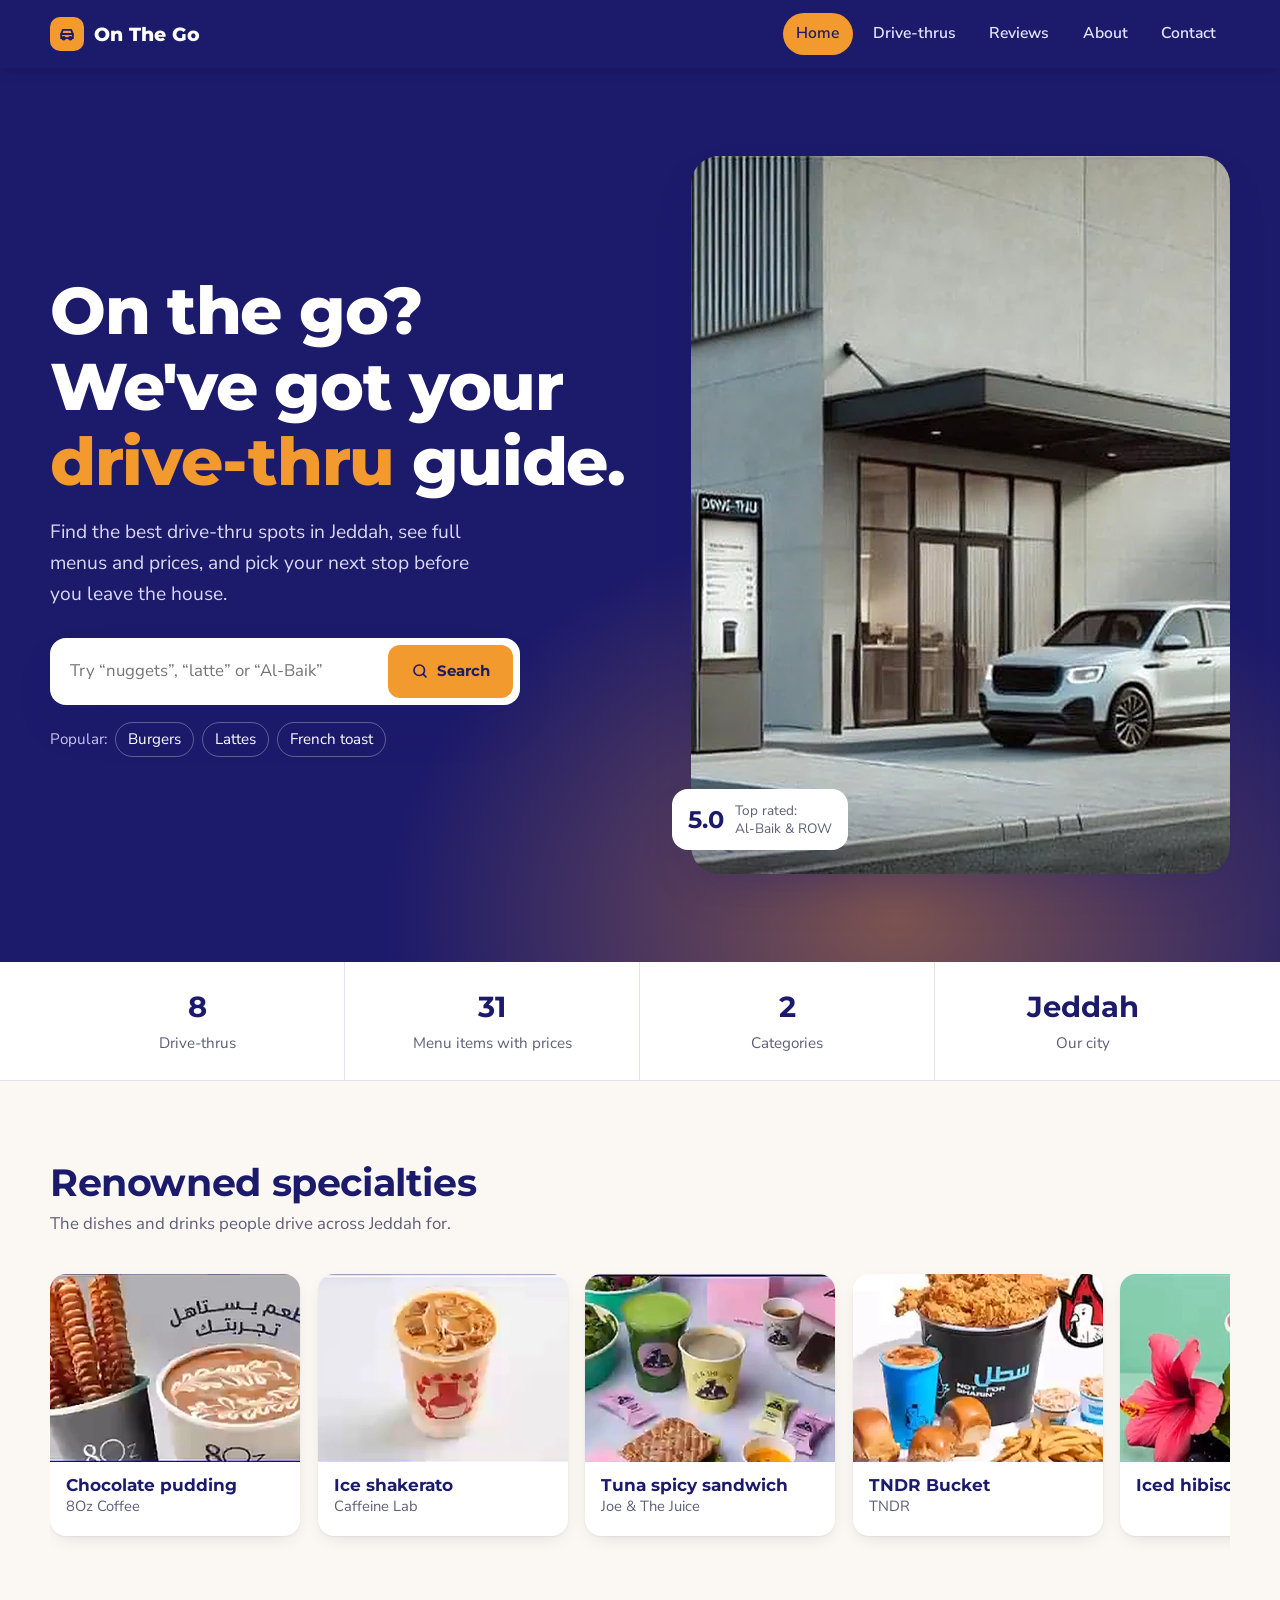
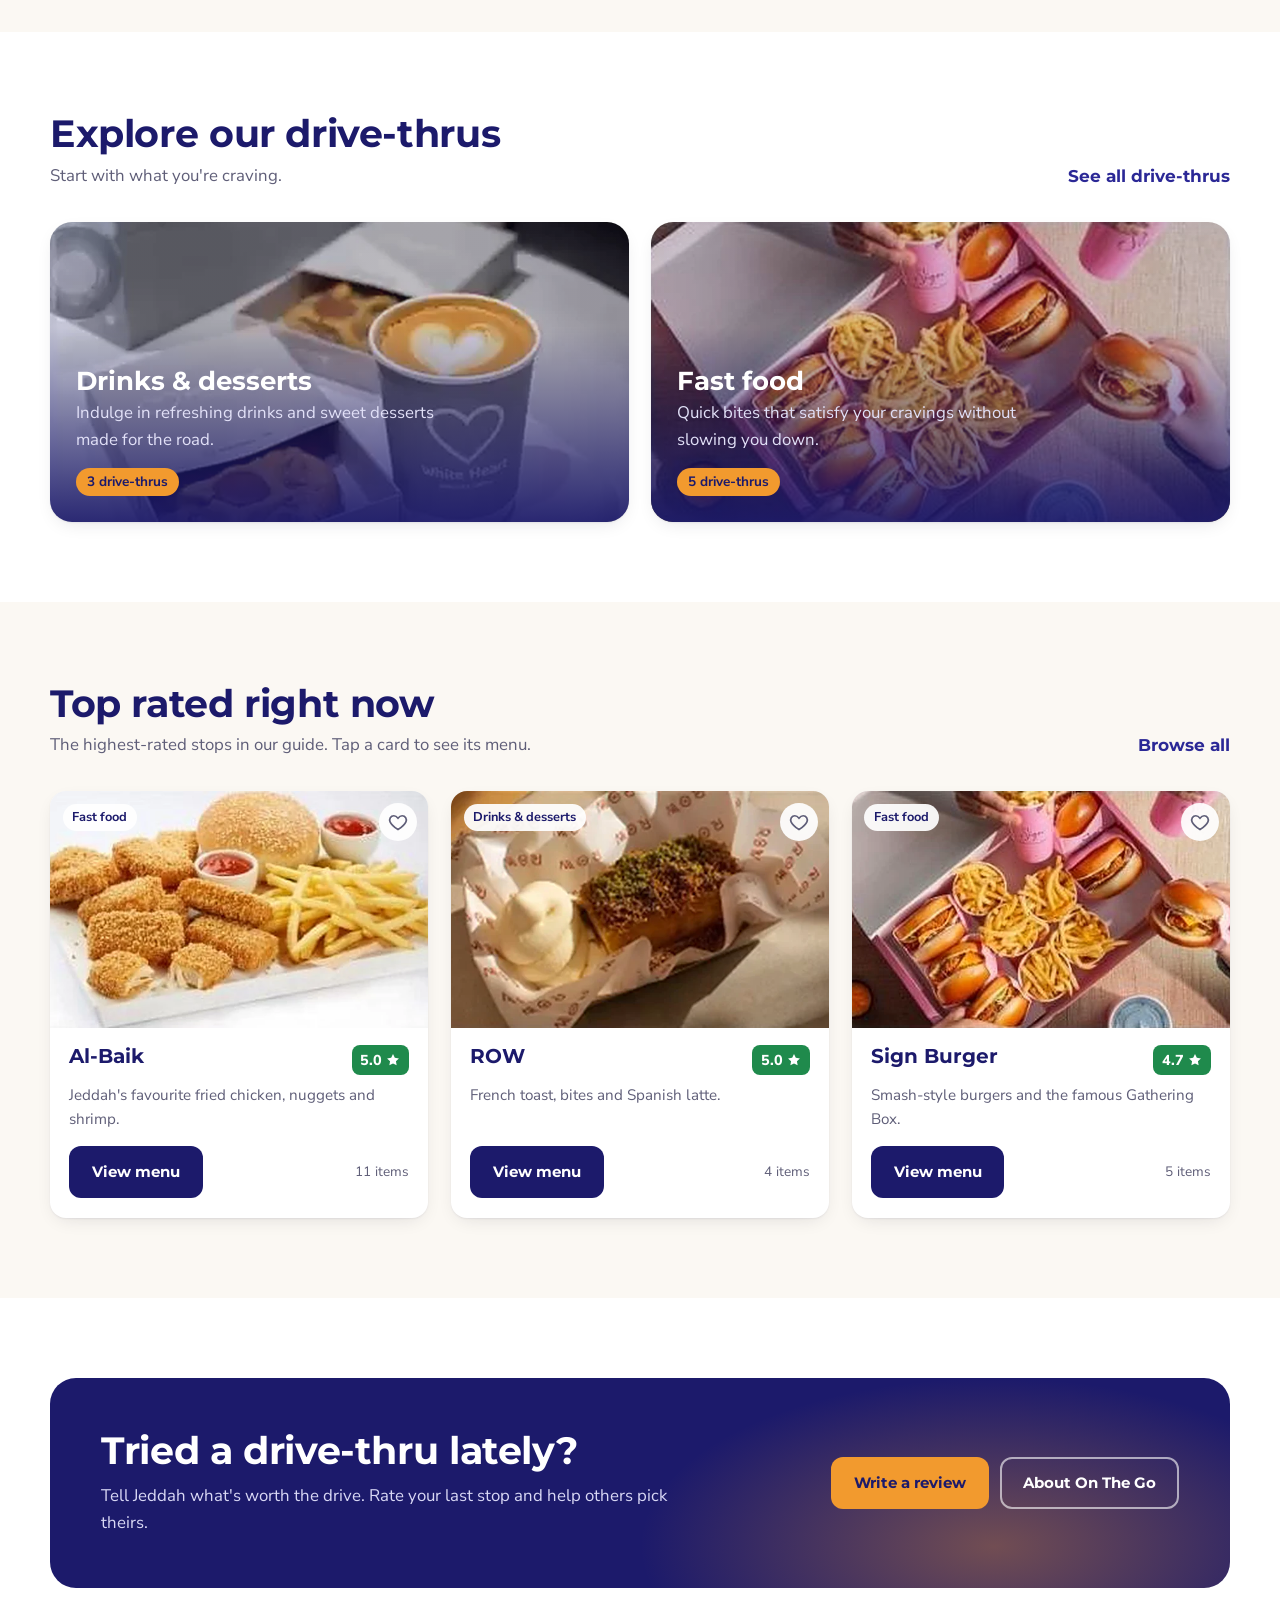
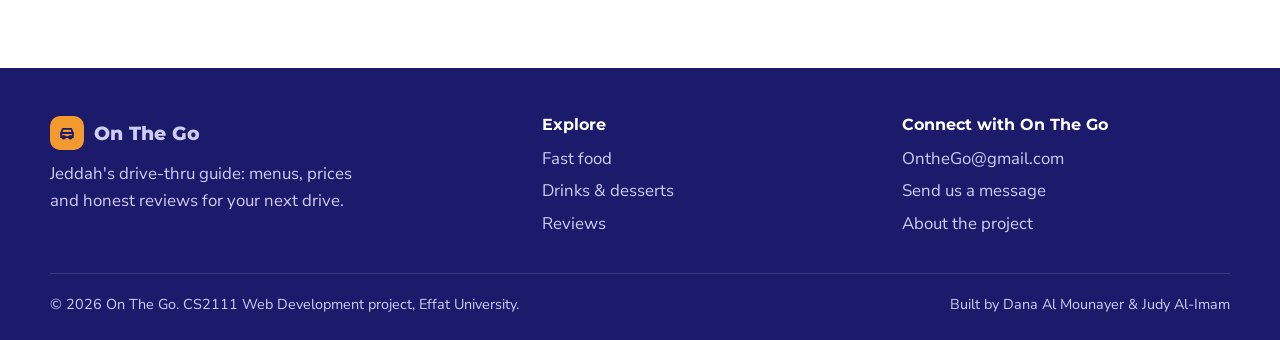
==== index.html @ eee575f1 "Rebuild On The Go: Jeddah drive-thru guide (CS2111) Recreated from screenshots and recordings of the" ====
<!doctype html>
<html lang="en">
  <head>
    <meta charset="UTF-8" />
    <meta name="viewport" content="width=device-width, initial-scale=1.0" />
    <title>On The Go · Jeddah drive-thru guide</title>
    <meta name="description" content="Find the best drive-thrus in Jeddah with menus, prices and reviews." />
    <meta name="theme-color" content="#1c1a6b" />
    <link rel="icon" href="data:image/svg+xml,%3Csvg xmlns='http://www.w3.org/2000/svg' viewBox='0 0 32 32'%3E%3Crect width='32' height='32' rx='8' fill='%23f29a2e'/%3E%3Cpath d='M8 22h16v-6l-2.5-6h-11L8 16z' fill='none' stroke='%231c1a6b' stroke-width='2.4' stroke-linejoin='round'/%3E%3C/svg%3E" />
    <link rel="preconnect" href="https://fonts.googleapis.com" />
    <link rel="preconnect" href="https://fonts.gstatic.com" crossorigin />
    <link href="https://fonts.googleapis.com/css2?family=Montserrat:wght@500;600;700;800&family=Nunito+Sans:wght@400;600;700;800&display=swap" rel="stylesheet" />
    <link rel="stylesheet" href="css/style.css?v=20261031" />
  </head>
  <body data-page="home">
    <a class="skip" href="#main">Skip to content</a>
    <header class="site-header">
      <div class="wrap header-row">
        <a class="brand" href="index.html"><span class="brand-mark"><svg viewBox="0 0 24 24" fill="none" stroke="currentColor" stroke-width="2.2" stroke-linecap="round" stroke-linejoin="round" aria-hidden="true"><path d="M5 17h14v-5l-2-5H7l-2 5z"/><path d="M5 12h14"/><circle cx="8" cy="17" r="1.6"/><circle cx="16" cy="17" r="1.6"/></svg></span>On The Go</a>
        <button class="menu-toggle" type="button" aria-expanded="false" aria-controls="nav">Menu</button>
        <nav class="nav" id="nav" aria-label="Main"><ul><li><a href="index.html" data-page="home">Home</a></li><li><a href="drive-thrus.html" data-page="drive-thrus">Drive-thrus</a></li><li><a href="reviews.html" data-page="reviews">Reviews</a></li><li><a href="about.html" data-page="about">About</a></li><li><a href="contact.html" data-page="contact">Contact</a></li></ul></nav>
      </div>
    </header>
    <main id="main">
      <section class="hero">
        <div class="wrap hero-grid">
          <div>
            <h1>On the go? We've got your <em>drive-thru</em> guide.</h1>
            <p class="hero-lede">Find the best drive-thru spots in Jeddah, see full menus and prices, and pick your next stop before you leave the house.</p>
            <form class="hero-search" id="hero-search" role="search">
              <label class="visually-hidden" for="hero-q">Search drive-thrus or dishes</label>
              <input id="hero-q" type="search" placeholder="Try “nuggets”, “latte” or “Al-Baik”" />
              <button class="btn btn-sunset" type="submit"><svg viewBox="0 0 24 24" width="18" height="18" fill="none" stroke="currentColor" stroke-width="2.2" stroke-linecap="round" aria-hidden="true"><circle cx="11" cy="11" r="7"/><path d="m20 20-3.5-3.5"/></svg> Search</button>
            </form>
            <p class="hero-quick">Popular:
              <a href="drive-thrus.html?q=burger">Burgers</a>
              <a href="drive-thrus.html?q=latte">Lattes</a>
              <a href="drive-thrus.html?q=french%20toast">French toast</a>
            </p>
          </div>
          <div class="hero-photo">
            <img src="images/drive-thru.webp" alt="A car pulling into a modern drive-thru lane" width="720" height="718" />
            <div class="hero-badge"><strong>5.0</strong><span>Top rated:<br />Al-Baik &amp; ROW</span></div>
          </div>
        </div>
      </section>

      <section class="stats" aria-label="On The Go in numbers">
        <div class="wrap stats-row">
          <div class="stat"><strong id="stat-places">8</strong><span>Drive-thrus</span></div>
          <div class="stat"><strong id="stat-items">31</strong><span>Menu items with prices</span></div>
          <div class="stat"><strong>2</strong><span>Categories</span></div>
          <div class="stat"><strong>Jeddah</strong><span>Our city</span></div>
        </div>
      </section>

      <section class="section">
        <div class="wrap">
          <div class="section-head">
            <div><h2>Renowned specialties</h2><p>The dishes and drinks people drive across Jeddah for.</p></div>
          </div>
          <div class="scroller" id="specialties"></div>
        </div>
      </section>

      <section class="section section-alt">
        <div class="wrap">
          <div class="section-head">
            <div><h2>Explore our drive-thrus</h2><p>Start with what you're craving.</p></div>
            <a class="link-more" href="drive-thrus.html">See all drive-thrus</a>
          </div>
          <div class="cats">
            <a class="cat" href="drive-thrus.html?category=drinks-desserts">
              <img src="images/drinks-desserts.webp" alt="" loading="lazy" />
              <div class="cat-body"><h3>Drinks &amp; desserts</h3><p>Indulge in refreshing drinks and sweet desserts made for the road.</p><span class="cat-count" data-count="drinks-desserts"></span></div>
            </a>
            <a class="cat" href="drive-thrus.html?category=fast-food">
              <img src="images/restaurants/sign-burger.webp" alt="" loading="lazy" />
              <div class="cat-body"><h3>Fast food</h3><p>Quick bites that satisfy your cravings without slowing you down.</p><span class="cat-count" data-count="fast-food"></span></div>
            </a>
          </div>
        </div>
      </section>

      <section class="section">
        <div class="wrap">
          <div class="section-head">
            <div><h2>Top rated right now</h2><p>The highest-rated stops in our guide. Tap a card to see its menu.</p></div>
            <a class="link-more" href="drive-thrus.html">Browse all</a>
          </div>
          <div class="grid grid-3" id="top-rated"></div>
        </div>
      </section>

      <section class="section section-alt">
        <div class="wrap">
          <div class="cta-band">
            <div>
              <h2>Tried a drive-thru lately?</h2>
              <p>Tell Jeddah what's worth the drive. Rate your last stop and help others pick theirs.</p>
            </div>
            <div class="cta-actions">
              <a class="btn btn-sunset" href="reviews.html#write">Write a review</a>
              <a class="btn btn-ghost-light btn" href="about.html">About On The Go</a>
            </div>
          </div>
        </div>
      </section>
    </main>
    <footer class="site-footer">
      <div class="wrap">
        <div class="footer-grid">
          <div class="footer-brand">
            <a class="brand" href="index.html"><span class="brand-mark"><svg viewBox="0 0 24 24" fill="none" stroke="currentColor" stroke-width="2.2" stroke-linecap="round" stroke-linejoin="round" aria-hidden="true"><path d="M5 17h14v-5l-2-5H7l-2 5z"/><path d="M5 12h14"/><circle cx="8" cy="17" r="1.6"/><circle cx="16" cy="17" r="1.6"/></svg></span>On The Go</a>
            <p>Jeddah's drive-thru guide: menus, prices and honest reviews for your next drive.</p>
          </div>
          <div>
            <h4>Explore</h4>
            <ul>
              <li><a href="drive-thrus.html?category=fast-food">Fast food</a></li>
              <li><a href="drive-thrus.html?category=drinks-desserts">Drinks &amp; desserts</a></li>
              <li><a href="reviews.html">Reviews</a></li>
            </ul>
          </div>
          <div>
            <h4>Connect with On The Go</h4>
            <ul>
              <li><a href="mailto:OntheGo@gmail.com">OntheGo@gmail.com</a></li>
              <li><a href="contact.html">Send us a message</a></li>
              <li><a href="about.html">About the project</a></li>
            </ul>
          </div>
        </div>
        <div class="footer-bottom">
          <span>© <span id="year">2026</span> On The Go. CS2111 Web Development project, Effat University.</span>
          <span>Built by Dana Al Mounayer &amp; Judy Al-Imam</span>
        </div>
      </div>
    </footer>
    <dialog class="menu-dialog" id="menu-dialog" aria-label="Menu">
      <div class="menu-head"><img alt="" /><button type="button" class="close">Close</button></div>
      <div class="menu-body"></div>
    </dialog>
    <script src="js/data.js?v=20261031"></script>
    <script src="js/app.js?v=20261031"></script>
  </body>
</html>
---- css/style.css ----
/* =========================================================
   On The Go · Jeddah drive-thru guide
   Original 2024 identity (indigo + Montserrat), with a warm
   sunset accent taken from the drive-thru photography.
   ========================================================= */
:root {
  --indigo: #1c1a6b;
  --indigo-2: #2b2896;
  --indigo-soft: #ecebfa;
  --sunset: #f29a2e;
  --sunset-deep: #d9741a;
  --cream: #fbf8f3;
  --paper: #ffffff;
  --ink: #17162e;
  --muted: #5f5e78;
  --line: #e4e2ee;
  --green: #1f8a4c;
  --amber: #e2a400;
  --red: #d93b3b;

  --display: "Montserrat", "Segoe UI", system-ui, sans-serif;
  --body: "Nunito Sans", "Segoe UI", system-ui, sans-serif;

  --radius: 16px;
  --shadow: 0 1px 2px rgba(23, 22, 46, .06), 0 6px 20px -8px rgba(23, 22, 46, .16);
  --shadow-lg: 0 22px 50px -20px rgba(28, 26, 107, .35);
  --wrap: 1180px;
}

*, *::before, *::after { box-sizing: border-box; }
* { margin: 0; }
html { scroll-behavior: smooth; }
@media (prefers-reduced-motion: reduce) { html { scroll-behavior: auto; } *, *::before, *::after { transition: none !important; animation: none !important; } }
body { font-family: var(--body); font-size: 1.05rem; line-height: 1.6; color: var(--ink); background: var(--cream); -webkit-font-smoothing: antialiased; }
img { max-width: 100%; display: block; }
a { color: var(--indigo-2); }
:focus-visible { outline: 3px solid var(--sunset); outline-offset: 3px; border-radius: 6px; }
h1, h2, h3, h4 { font-family: var(--display); line-height: 1.15; color: var(--indigo); }
h2 { font-size: clamp(1.7rem, 3.2vw, 2.4rem); font-weight: 700; letter-spacing: -0.01em; }
h3 { font-size: 1.2rem; font-weight: 700; }
.wrap { width: min(100% - 2.5rem, var(--wrap)); margin-inline: auto; }
.visually-hidden { position: absolute; width: 1px; height: 1px; overflow: hidden; clip: rect(0 0 0 0); white-space: nowrap; }
.skip { position: absolute; left: 1rem; top: -100px; background: var(--indigo); color: #fff; padding: .6rem 1rem; border-radius: 8px; z-index: 100; }
.skip:focus { top: 1rem; }

/* ---------- Header ---------- */
.site-header { position: sticky; top: 0; z-index: 50; background: var(--indigo); color: #fff; box-shadow: 0 2px 14px rgba(0,0,0,.12); }
.header-row { display: flex; align-items: center; justify-content: space-between; height: 68px; }
.brand { display: flex; align-items: center; gap: .6rem; color: #fff; text-decoration: none; font-family: var(--display); font-weight: 800; font-size: 1.2rem; }
.brand-mark { width: 34px; height: 34px; border-radius: 10px; background: var(--sunset); display: grid; place-items: center; }
.brand-mark svg { width: 20px; height: 20px; color: var(--indigo); }
.nav ul { list-style: none; padding: 0; display: flex; gap: .4rem; }
.nav a { display: block; color: #e6e5ff; text-decoration: none; font-weight: 600; font-size: .98rem; padding: .5rem .85rem; border-radius: 999px; }
.nav a:hover { color: #fff; background: rgba(255,255,255,.1); }
.nav a[aria-current="page"] { color: var(--indigo); background: var(--sunset); }
.menu-toggle { display: none; font: inherit; font-weight: 700; color: #fff; background: rgba(255,255,255,.1); border: 1px solid rgba(255,255,255,.25); border-radius: 10px; padding: .4rem .9rem; cursor: pointer; }

/* ---------- Buttons ---------- */
.btn {
  display: inline-flex; align-items: center; justify-content: center; gap: .5rem;
  font: inherit; font-family: var(--display); font-weight: 700; font-size: .95rem; text-decoration: none; cursor: pointer;
  padding: .75rem 1.3rem; border-radius: 12px; border: 2px solid transparent; transition: transform .15s, background-color .15s, color .15s;
}
.btn:hover { transform: translateY(-1px); }
.btn-primary { background: var(--indigo); color: #fff; }
.btn-primary:hover { background: var(--indigo-2); color: #fff; }
.btn-sunset { background: var(--sunset); color: var(--indigo); }
.btn-sunset:hover { background: #ffb04d; color: var(--indigo); }
.btn-ghost { border-color: currentColor; color: var(--indigo); background: transparent; }
.btn-ghost-light { border-color: rgba(255,255,255,.6); color: #fff; }
.btn-ghost-light:hover { background: rgba(255,255,255,.12); color: #fff; }

/* ---------- Hero (home) ---------- */
.hero { position: relative; overflow: hidden; background: var(--indigo); color: #fff; }
.hero::after {
  content: ""; position: absolute; inset: auto -10% -40% 30%; height: 90%;
  background: radial-gradient(closest-side, rgba(242,154,46,.45), transparent); pointer-events: none;
}
.hero-grid { position: relative; z-index: 1; display: grid; grid-template-columns: 1.1fr 1fr; gap: 3rem; align-items: center; padding: clamp(3rem, 7vw, 5.5rem) 0; }
.hero h1 { color: #fff; font-size: clamp(2.4rem, 5.6vw, 4.1rem); font-weight: 800; letter-spacing: -0.02em; margin-bottom: 1.1rem; }
.hero h1 em { font-style: normal; color: var(--sunset); }
.hero-lede { font-size: 1.2rem; color: #d9d8f5; max-width: 36ch; margin-bottom: 1.8rem; }
.hero-search { display: flex; gap: .5rem; background: #fff; padding: .45rem; border-radius: 16px; max-width: 470px; box-shadow: var(--shadow-lg); }
.hero-search input { flex: 1; min-width: 0; font: inherit; border: 0; padding: .6rem .8rem; color: var(--ink); background: transparent; }
.hero-search input:focus { outline: none; }
.hero-search:focus-within { outline: 3px solid var(--sunset); }
.hero-quick { margin-top: 1.1rem; display: flex; flex-wrap: wrap; gap: .5rem; align-items: center; color: #c9c7ef; font-size: .95rem; }
.hero-quick a { color: #fff; text-decoration: none; padding: .25rem .75rem; border: 1px solid rgba(255,255,255,.3); border-radius: 999px; }
.hero-quick a:hover { background: rgba(255,255,255,.1); }
.hero-photo { position: relative; }
.hero-photo img { width: 100%; aspect-ratio: 1; object-fit: cover; border-radius: 28px; box-shadow: var(--shadow-lg); }
.hero-badge {
  position: absolute; left: -1.2rem; bottom: 1.5rem; background: #fff; color: var(--ink); border-radius: 16px; padding: .8rem 1rem;
  box-shadow: var(--shadow-lg); display: flex; align-items: center; gap: .7rem;
}
.hero-badge strong { font-family: var(--display); font-size: 1.5rem; color: var(--indigo); line-height: 1; }
.hero-badge span { font-size: .85rem; color: var(--muted); line-height: 1.3; }

.stats { background: var(--paper); border-bottom: 1px solid var(--line); }
.stats-row { display: grid; grid-template-columns: repeat(4, 1fr); }
.stat { padding: 1.4rem 1rem; text-align: center; border-right: 1px solid var(--line); }
.stat:last-child { border-right: 0; }
.stat strong { display: block; font-family: var(--display); font-size: 1.8rem; color: var(--indigo); }
.stat span { color: var(--muted); font-size: .95rem; }

/* ---------- Page header (inner pages) ---------- */
.page-hero { background: var(--indigo); color: #fff; padding: clamp(2.5rem, 6vw, 4rem) 0; position: relative; overflow: hidden; }
.page-hero::after { content: ""; position: absolute; right: -8%; top: -60%; width: 50%; height: 220%; background: radial-gradient(closest-side, rgba(242,154,46,.35), transparent); }
.page-hero .wrap { position: relative; z-index: 1; }
.page-hero h1 { color: #fff; font-size: clamp(2rem, 4.5vw, 3rem); font-weight: 800; margin-bottom: .5rem; }
.page-hero p { color: #d9d8f5; font-size: 1.15rem; max-width: 55ch; }

/* ---------- Sections ---------- */
.section { padding: clamp(3rem, 7vw, 5rem) 0; }
.section-alt { background: var(--paper); }
.section-head { display: flex; align-items: end; justify-content: space-between; gap: 1rem; margin-bottom: 2rem; flex-wrap: wrap; }
.section-head p { color: var(--muted); margin-top: .4rem; max-width: 55ch; }
.link-more { font-family: var(--display); font-weight: 700; text-decoration: none; color: var(--indigo-2); }
.link-more:hover { color: var(--sunset-deep); }

/* specialties: horizontal scroller */
.scroller { display: grid; grid-auto-flow: column; grid-auto-columns: minmax(250px, 1fr); gap: 1.1rem; overflow-x: auto; padding: .25rem .25rem 1rem; scroll-snap-type: x mandatory; }
.scroller::-webkit-scrollbar { height: 8px; }
.scroller::-webkit-scrollbar-thumb { background: var(--line); border-radius: 8px; }
.special { scroll-snap-align: start; background: var(--paper); border-radius: var(--radius); overflow: hidden; box-shadow: var(--shadow); }
.special img { width: 100%; aspect-ratio: 4 / 3; object-fit: cover; }
.special div { padding: .9rem 1rem 1.1rem; }
.special h3 { font-size: 1.05rem; }
.special p { color: var(--muted); font-size: .92rem; }

/* categories */
.cats { display: grid; grid-template-columns: 1fr 1fr; gap: 1.4rem; }
.cat { position: relative; display: block; border-radius: 22px; overflow: hidden; min-height: 300px; color: #fff; text-decoration: none; box-shadow: var(--shadow); }
.cat img { position: absolute; inset: 0; width: 100%; height: 100%; object-fit: cover; transition: transform .5s; }
.cat:hover img { transform: scale(1.05); }
.cat::after { content: ""; position: absolute; inset: 0; background: linear-gradient(to top, rgba(28,26,107,.92), rgba(28,26,107,.15) 65%); }
.cat-body { position: absolute; left: 0; right: 0; bottom: 0; z-index: 1; padding: 1.6rem; }
.cat-body h3 { color: #fff; font-size: 1.6rem; }
.cat-body p { color: #e1e0f7; margin: .3rem 0 .9rem; max-width: 40ch; }
.cat-count { display: inline-block; font-weight: 700; font-size: .85rem; background: var(--sunset); color: var(--indigo); padding: .2rem .7rem; border-radius: 999px; }

/* ---------- Restaurant cards ---------- */
.toolbar { display: flex; flex-wrap: wrap; gap: .8rem; align-items: center; justify-content: space-between; margin-bottom: 1.6rem; }
.chips { display: flex; flex-wrap: wrap; gap: .5rem; }
.chip {
  font: inherit; font-weight: 700; font-size: .92rem; cursor: pointer; color: var(--indigo);
  background: var(--paper); border: 1.5px solid var(--line); border-radius: 999px; padding: .45rem 1rem;
  display: inline-flex; align-items: center; gap: .4rem;
}
.chip:hover { border-color: var(--indigo); }
.chip[aria-pressed="true"] { background: var(--indigo); border-color: var(--indigo); color: #fff; }
.chip .n { opacity: .65; font-weight: 600; }
.controls { display: flex; gap: .6rem; flex-wrap: wrap; }
.field { font: inherit; padding: .55rem .9rem; border: 1.5px solid var(--line); border-radius: 12px; background: var(--paper); color: var(--ink); }
.field:focus { outline: none; border-color: var(--indigo-2); box-shadow: 0 0 0 3px var(--indigo-soft); }

.grid { display: grid; grid-template-columns: repeat(auto-fill, minmax(270px, 1fr)); gap: 1.4rem; }
.card { position: relative; background: var(--paper); border-radius: var(--radius); overflow: hidden; box-shadow: var(--shadow); display: flex; flex-direction: column; transition: transform .2s, box-shadow .2s; }
.card:hover { transform: translateY(-4px); box-shadow: var(--shadow-lg); }
.card-img { position: relative; aspect-ratio: 16 / 10; overflow: hidden; }
.card-img img { width: 100%; height: 100%; object-fit: cover; transition: transform .5s; }
.card:hover .card-img img { transform: scale(1.05); }
.card-tag { position: absolute; left: .8rem; top: .8rem; font-size: .8rem; font-weight: 700; background: rgba(255,255,255,.92); color: var(--indigo); padding: .2rem .6rem; border-radius: 999px; }
.fav {
  position: absolute; right: .7rem; top: .7rem; width: 38px; height: 38px; border-radius: 50%; border: 0; cursor: pointer;
  background: rgba(255,255,255,.92); color: var(--muted); display: grid; place-items: center; transition: transform .15s;
}
.fav:hover { transform: scale(1.1); }
.fav svg { width: 20px; height: 20px; }
.fav[aria-pressed="true"] { color: var(--red); }
.fav[aria-pressed="true"] svg { fill: currentColor; }
.card-body { padding: 1.1rem 1.2rem 1.25rem; display: flex; flex-direction: column; gap: .5rem; flex: 1; }
.card-title { display: flex; justify-content: space-between; align-items: start; gap: .6rem; }
.card-body h3 { font-size: 1.25rem; }
.card-body p { color: var(--muted); font-size: .95rem; flex: 1; }
.card-foot { display: flex; justify-content: space-between; align-items: center; gap: .6rem; margin-top: .4rem; }
.card-foot .btn { white-space: nowrap; }
.card-foot .note { font-size: .85rem; color: var(--muted); text-align: right; }
.grid-3 { grid-template-columns: repeat(3, 1fr); }
@media (max-width: 960px) { .grid-3 { grid-template-columns: repeat(auto-fill, minmax(270px, 1fr)); } }
.cta-band { background: var(--indigo); color: #fff; border-radius: 26px; padding: clamp(2rem, 5vw, 3.2rem); display: grid; grid-template-columns: 1.4fr 1fr; gap: 2rem; align-items: center; position: relative; overflow: hidden; }
.cta-band::after { content: ""; position: absolute; right: -10%; bottom: -60%; width: 60%; height: 160%; background: radial-gradient(closest-side, rgba(242,154,46,.4), transparent); }
.cta-band > * { position: relative; z-index: 1; }
.cta-band h2 { color: #fff; }
.cta-band p { color: #d9d8f5; margin-top: .6rem; }
.cta-actions { display: flex; gap: .7rem; flex-wrap: wrap; justify-content: flex-end; }
@media (max-width: 760px) { .cta-band { grid-template-columns: 1fr; } .cta-actions { justify-content: flex-start; } }

.rating { display: inline-flex; align-items: center; gap: .25rem; font-weight: 800; font-size: .9rem; color: #fff; padding: .2rem .55rem; border-radius: 8px; white-space: nowrap; }
.rating svg { width: 14px; height: 14px; fill: currentColor; }
.rating.hi { background: var(--green); }
.rating.mid { background: var(--amber); color: #3a2a00; }
.empty { text-align: center; padding: 3rem 1rem; color: var(--muted); grid-column: 1 / -1; }

/* menu dialog */
.menu-dialog { margin: auto; border: 0; padding: 0; border-radius: 22px; width: min(560px, 94vw); max-height: 88vh; box-shadow: var(--shadow-lg); }
.menu-dialog::backdrop { background: rgba(23, 22, 46, .6); }
.menu-head { position: relative; }
.menu-head img { width: 100%; aspect-ratio: 16 / 8; object-fit: cover; }
.menu-head .close {
  position: absolute; right: .8rem; top: .8rem; font: inherit; font-weight: 700; cursor: pointer;
  background: rgba(255,255,255,.95); color: var(--indigo); border: 0; border-radius: 10px; padding: .35rem .8rem;
}
.menu-body { padding: 1.4rem 1.5rem 1.6rem; }
.menu-body h3 { font-size: 1.5rem; margin-bottom: .3rem; }
.menu-meta { display: flex; gap: .6rem; align-items: center; color: var(--muted); margin-bottom: 1rem; }
.menu-list { list-style: none; padding: 0; border-top: 1px solid var(--line); }
.menu-list li { display: flex; justify-content: space-between; gap: 1rem; padding: .75rem 0; border-bottom: 1px dashed var(--line); }
.menu-list strong { font-weight: 700; }
.menu-list small { display: block; color: var(--muted); }
.price { font-family: var(--display); font-weight: 700; color: var(--indigo); white-space: nowrap; }
.new { font-size: .72rem; font-weight: 800; color: #fff; background: var(--red); padding: .1rem .45rem; border-radius: 6px; margin-left: .35rem; vertical-align: 2px; }
.menu-empty { color: var(--muted); padding: 1rem 0 .4rem; }

/* ---------- Reviews ---------- */
.review-layout { display: grid; grid-template-columns: 1fr 380px; gap: 2rem; align-items: start; }
.review-summary { display: flex; gap: 1.5rem; align-items: center; background: var(--paper); border-radius: var(--radius); box-shadow: var(--shadow); padding: 1.3rem 1.5rem; margin-bottom: 1.4rem; }
.review-summary strong { font-family: var(--display); font-size: 2.6rem; color: var(--indigo); line-height: 1; }
.review-summary p { color: var(--muted); }
.reviews { display: grid; gap: 1rem; }
.review { background: var(--paper); border-radius: var(--radius); box-shadow: var(--shadow); padding: 1.2rem 1.4rem; border-left: 5px solid var(--sunset); }
.review blockquote { font-size: 1.08rem; margin: .5rem 0 .7rem; }
.review footer { display: flex; justify-content: space-between; flex-wrap: wrap; gap: .5rem; color: var(--muted); font-size: .92rem; }
.review footer b { color: var(--indigo); }
.stars { color: var(--sunset); letter-spacing: 2px; }
.mine { font-size: .75rem; background: var(--indigo-soft); color: var(--indigo); padding: .1rem .5rem; border-radius: 999px; margin-left: .4rem; }

.form-card { background: var(--paper); border-radius: 20px; box-shadow: var(--shadow); padding: 1.6rem; position: sticky; top: 88px; }
.form-card h2 { font-size: 1.4rem; margin-bottom: .3rem; }
.form-card > p { color: var(--muted); margin-bottom: 1.1rem; }
.form-row { display: grid; gap: .35rem; margin-bottom: .95rem; }
.form-row label { font-weight: 700; font-size: .95rem; }
.form-row .field { width: 100%; }
textarea.field { resize: vertical; min-height: 110px; }
.error { color: var(--red); font-size: .88rem; min-height: 1.1em; }
.field[aria-invalid="true"] { border-color: var(--red); }
.star-input { display: flex; flex-direction: row-reverse; justify-content: flex-end; gap: .2rem; border: 0; padding: 0; }
.star-input input { position: absolute; opacity: 0; width: 1px; height: 1px; }
.star-input label { font-size: 1.9rem; line-height: 1; color: #d6d4e5; cursor: pointer; transition: color .1s, transform .1s; }
.star-input label:hover, .star-input label:hover ~ label, .star-input input:checked ~ label { color: var(--sunset); }
.star-input input:focus-visible + label { outline: 3px solid var(--sunset); border-radius: 4px; }
.notice { margin-top: .9rem; padding: .7rem .9rem; border-radius: 12px; background: #e8f6ee; color: #145c33; font-weight: 600; }
.notice[hidden] { display: none; }

/* ---------- About ---------- */
.about-grid { display: grid; grid-template-columns: 1fr 1.1fr; gap: 3rem; align-items: center; }
.about-grid img { width: 100%; border-radius: 24px; box-shadow: var(--shadow-lg); aspect-ratio: 1; object-fit: cover; }
.qa h2 { font-size: 1.45rem; margin: 1.4rem 0 .4rem; }
.qa h2:first-child { margin-top: 0; }
.qa p { color: var(--ink); }
.features { display: grid; grid-template-columns: repeat(3, 1fr); gap: 1.2rem; }
.feature { background: var(--paper); border-radius: var(--radius); box-shadow: var(--shadow); padding: 1.4rem; }
.feature .ico { width: 46px; height: 46px; border-radius: 12px; background: var(--indigo-soft); color: var(--indigo); display: grid; place-items: center; margin-bottom: .8rem; }
.feature .ico svg { width: 24px; height: 24px; }
.feature p { color: var(--muted); margin-top: .3rem; }
.team { display: grid; grid-template-columns: repeat(2, 1fr); gap: 1.2rem; max-width: 760px; }
.member { display: flex; gap: 1rem; align-items: center; background: var(--paper); border-radius: var(--radius); box-shadow: var(--shadow); padding: 1.1rem 1.3rem; }
.avatar { width: 56px; height: 56px; border-radius: 50%; background: var(--indigo); color: #fff; display: grid; place-items: center; font-family: var(--display); font-weight: 800; font-size: 1.2rem; flex: none; }
.member p { color: var(--muted); font-size: .95rem; }
.stack { display: flex; flex-wrap: wrap; gap: .5rem; margin-top: 1rem; }
.stack span { font-weight: 700; font-size: .9rem; color: var(--indigo); background: var(--indigo-soft); padding: .3rem .8rem; border-radius: 999px; }

/* ---------- Contact ---------- */
.contact-grid { display: grid; grid-template-columns: 1fr 1.3fr; gap: 1.6rem; align-items: start; }
.info-card { display: flex; gap: 1rem; align-items: center; background: var(--paper); border-radius: var(--radius); box-shadow: var(--shadow); padding: 1.3rem 1.4rem; margin-bottom: 1rem; }
.info-card .ico { width: 50px; height: 50px; border-radius: 50%; background: var(--indigo); color: #fff; display: grid; place-items: center; flex: none; }
.info-card .ico svg { width: 22px; height: 22px; }
.info-card h3 { font-size: 1.05rem; }
.info-card a, .info-card p { color: var(--muted); }

/* ---------- Footer ---------- */
.site-footer { background: var(--indigo); color: #cfcdf3; padding: 3rem 0 1.5rem; }
.footer-grid { display: grid; grid-template-columns: 1.4fr 1fr 1fr; gap: 2rem; }
.site-footer h4 { color: #fff; font-size: 1rem; margin-bottom: .7rem; }
.site-footer ul { list-style: none; padding: 0; display: grid; gap: .35rem; }
.site-footer a { color: #cfcdf3; text-decoration: none; }
.site-footer a:hover { color: var(--sunset); }
.footer-brand p { margin-top: .7rem; max-width: 32ch; }
.footer-bottom { margin-top: 2.2rem; padding-top: 1.2rem; border-top: 1px solid rgba(255,255,255,.12); display: flex; justify-content: space-between; flex-wrap: wrap; gap: .6rem; font-size: .9rem; }

/* ---------- Responsive ---------- */
@media (max-width: 960px) {
  .hero-grid, .about-grid, .review-layout, .contact-grid { grid-template-columns: 1fr; }
  .hero-photo { max-width: 560px; }
  .hero-photo img { aspect-ratio: 16 / 10; }
  .features { grid-template-columns: 1fr 1fr; }
  .form-card { position: static; }
}
@media (max-width: 760px) {
  .menu-toggle { display: block; }
  .nav { position: absolute; top: 68px; left: 0; right: 0; background: var(--indigo); padding: .5rem 1.25rem 1rem; display: none; border-top: 1px solid rgba(255,255,255,.1); }
  .nav.open { display: block; }
  .nav ul { flex-direction: column; }
  .cats, .team { grid-template-columns: 1fr; }
  .stats-row { grid-template-columns: 1fr 1fr; }
  .stat:nth-child(2) { border-right: 0; }
  .stat:nth-child(-n+2) { border-bottom: 1px solid var(--line); }
  .footer-grid { grid-template-columns: 1fr; }
  .hero-badge { left: .8rem; }
}
@media (max-width: 520px) {
  .features { grid-template-columns: 1fr; }
  .hero-search { flex-direction: column; }
}
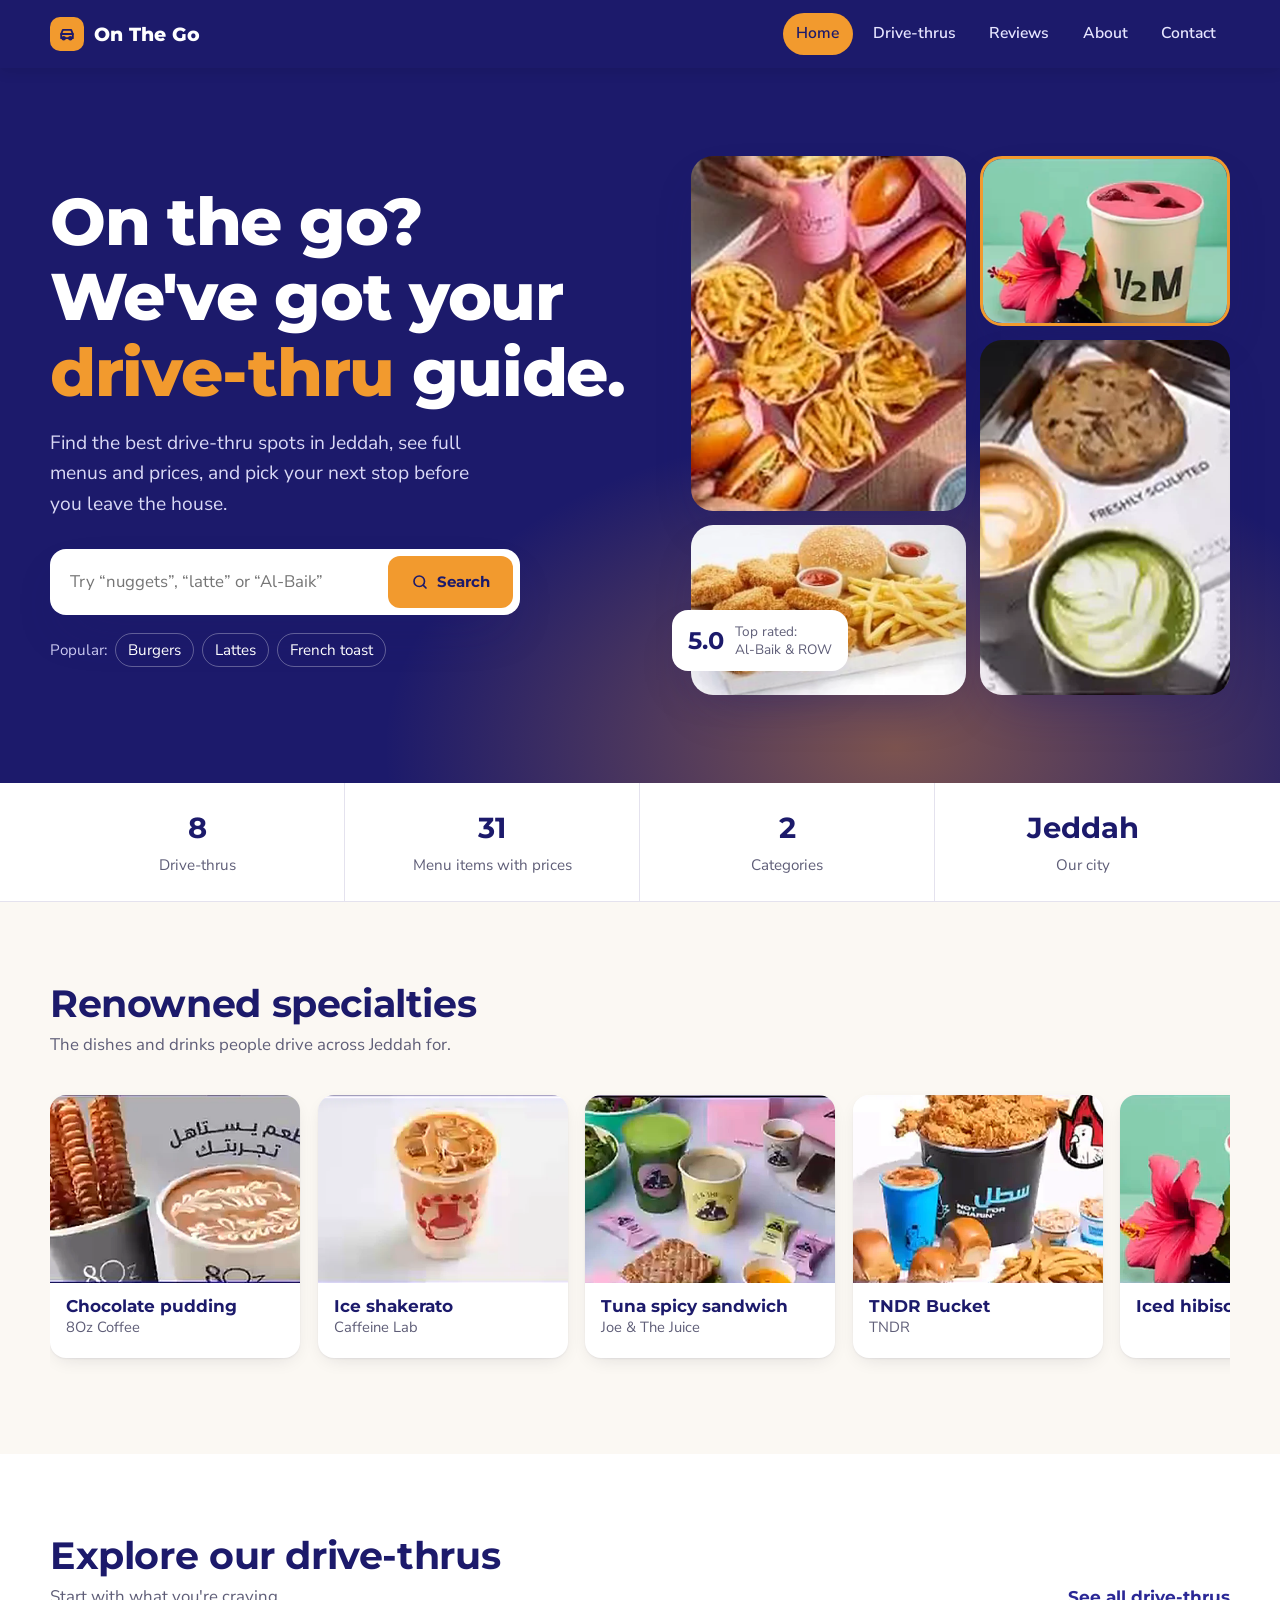
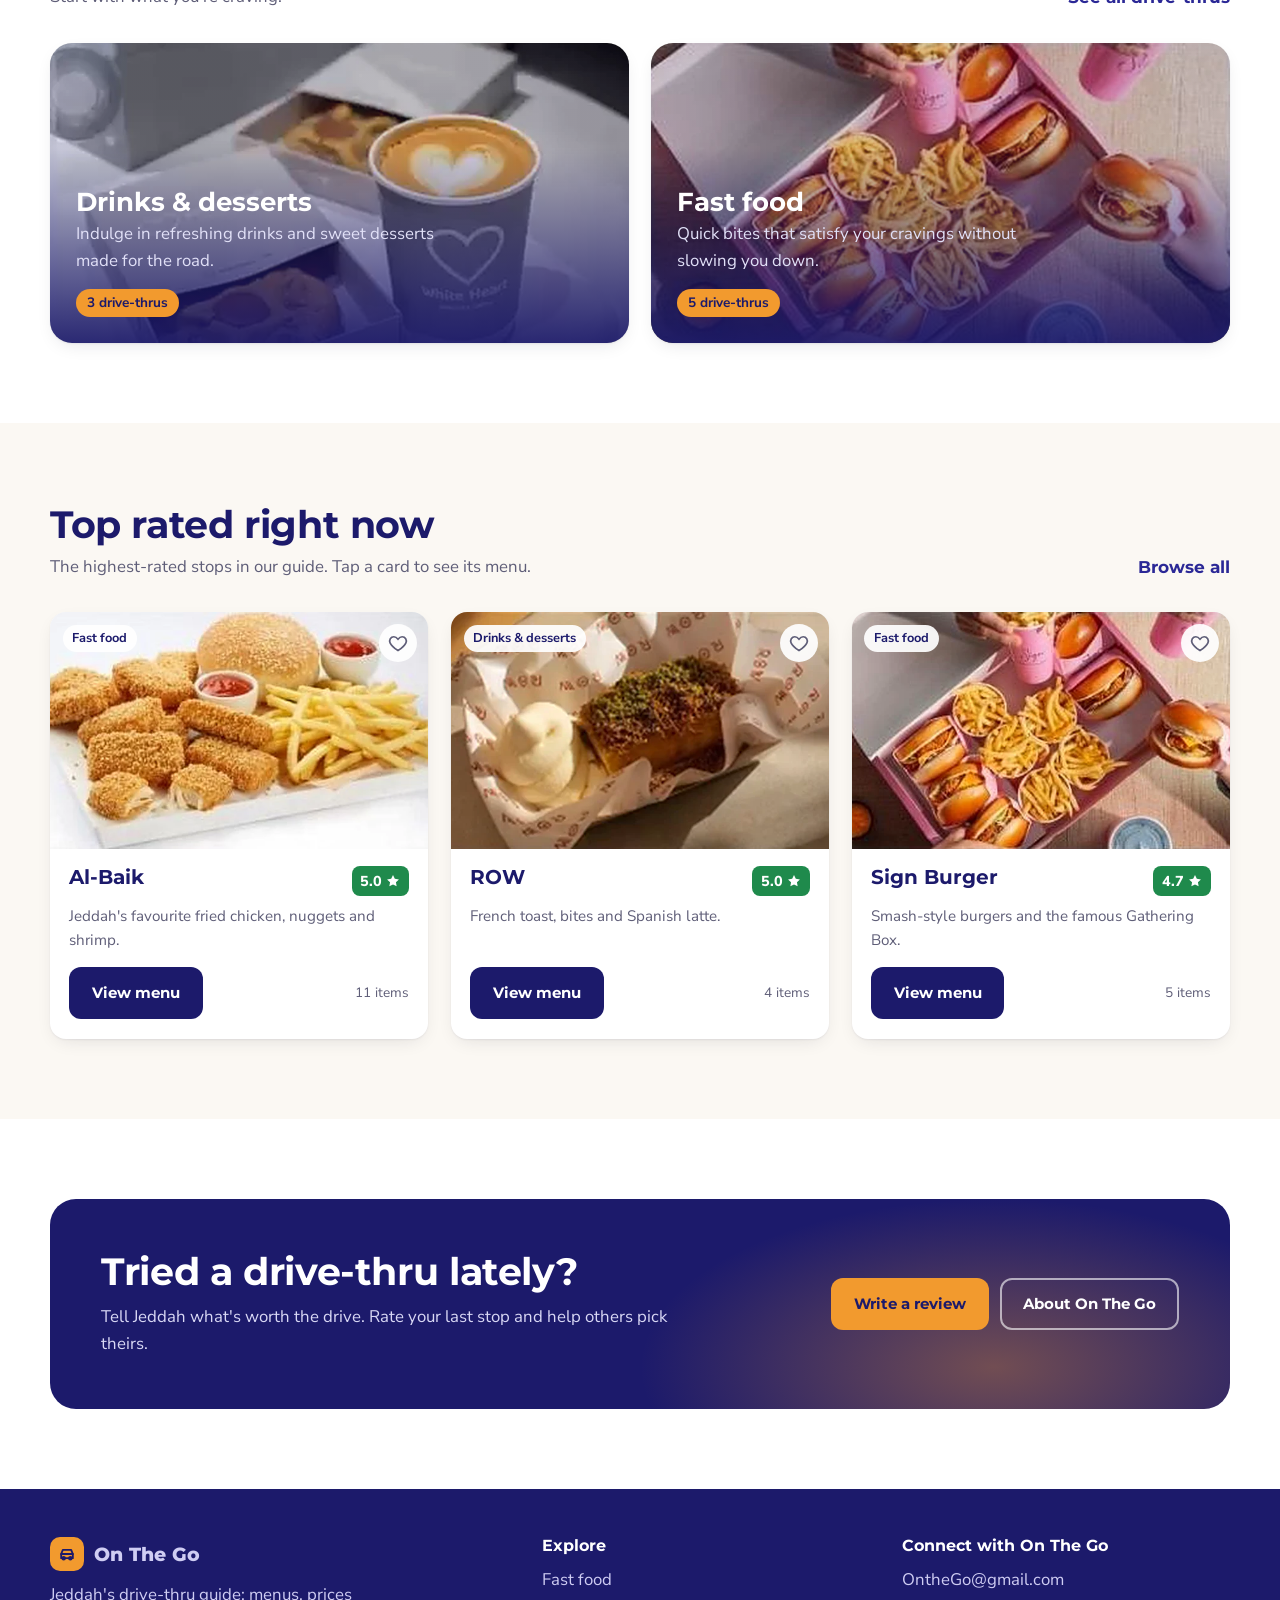
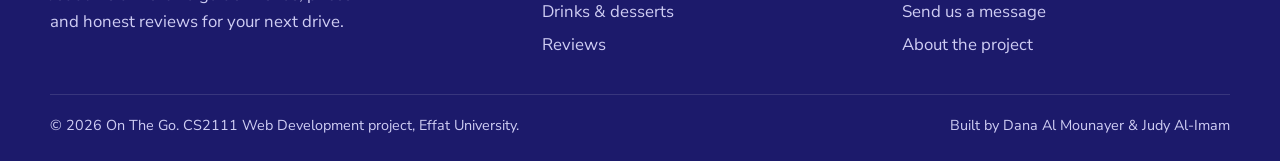
==== commit 8097dd41: "Replace hero photo with a food collage Co-Authored-By: Claude Opus 5.5 <noreply@anthropic.com> Claud" ====
--- a/index.html
+++ b/index.html
@@ -38,8 +38,11 @@
               <a href="drive-thrus.html?q=french%20toast">French toast</a>
             </p>
           </div>
-          <div class="hero-photo">
-            <img src="images/drive-thru.webp" alt="A car pulling into a modern drive-thru lane" width="720" height="718" />
+          <div class="hero-photo hero-collage" aria-hidden="true">
+            <img class="c1" src="images/restaurants/sign-burger.webp" alt="" />
+            <img class="c2" src="images/specialties/iced-hibiscus.webp" alt="" />
+            <img class="c3" src="images/restaurants/al-baik.webp" alt="" />
+            <img class="c4" src="images/restaurants/sculpture.webp" alt="" />
             <div class="hero-badge"><strong>5.0</strong><span>Top rated:<br />Al-Baik &amp; ROW</span></div>
           </div>
         </div>
--- a/css/style.css
+++ b/css/style.css
@@ -89,6 +89,19 @@
 .hero-quick a:hover { background: rgba(255,255,255,.1); }
 .hero-photo { position: relative; }
 .hero-photo img { width: 100%; aspect-ratio: 1; object-fit: cover; border-radius: 28px; box-shadow: var(--shadow-lg); }
+.hero-collage { display: grid; grid-template-columns: 1.15fr 1fr; grid-template-rows: 1fr 1fr; gap: 14px; aspect-ratio: 1; }
+.hero-collage img { width: 100%; height: 100%; object-fit: cover; border-radius: 22px; box-shadow: var(--shadow-lg); aspect-ratio: auto !important; }
+.hero-collage .c1 { grid-row: 1 / 3; }
+.hero-collage .c2 { border: 3px solid var(--sunset); }
+.hero-collage .c3 { display: none; }
+.hero-collage .c4 { grid-column: 2; grid-row: 2; }
+@media (min-width: 961px) {
+  .hero-collage { grid-template-columns: 1.1fr 1fr; grid-template-rows: 1fr 1fr 1fr; }
+  .hero-collage .c1 { grid-row: 1 / 3; }
+  .hero-collage .c2 { grid-row: 1 / 2; }
+  .hero-collage .c4 { display: block; grid-row: 2 / 4; }
+  .hero-collage .c3 { display: block; grid-column: 1; grid-row: 3; }
+}
 .hero-badge {
   position: absolute; left: -1.2rem; bottom: 1.5rem; background: #fff; color: var(--ink); border-radius: 16px; padding: .8rem 1rem;
   box-shadow: var(--shadow-lg); display: flex; align-items: center; gap: .7rem;
@@ -282,7 +295,7 @@
 @media (max-width: 960px) {
   .hero-grid, .about-grid, .review-layout, .contact-grid { grid-template-columns: 1fr; }
   .hero-photo { max-width: 560px; }
-  .hero-photo img { aspect-ratio: 16 / 10; }
+  .hero-collage { aspect-ratio: 16 / 11; }
   .features { grid-template-columns: 1fr 1fr; }
   .form-card { position: static; }
 }
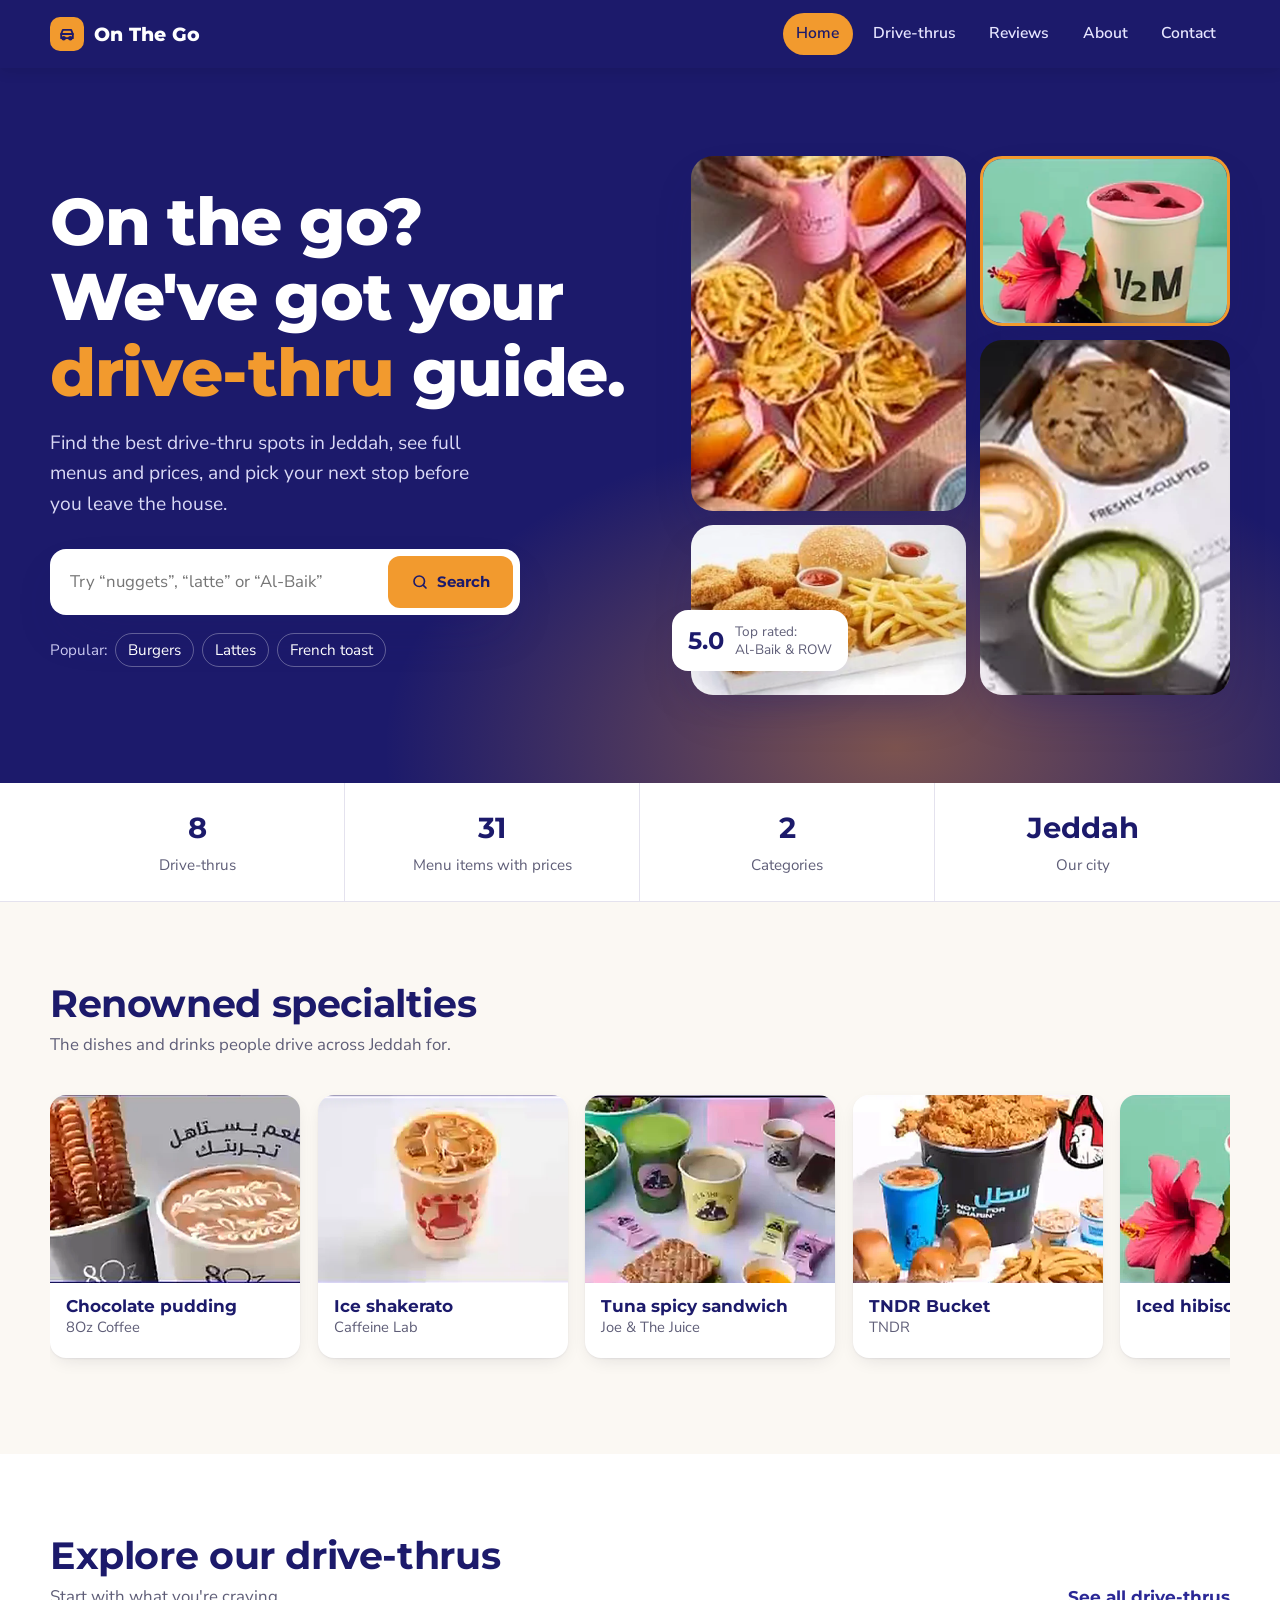
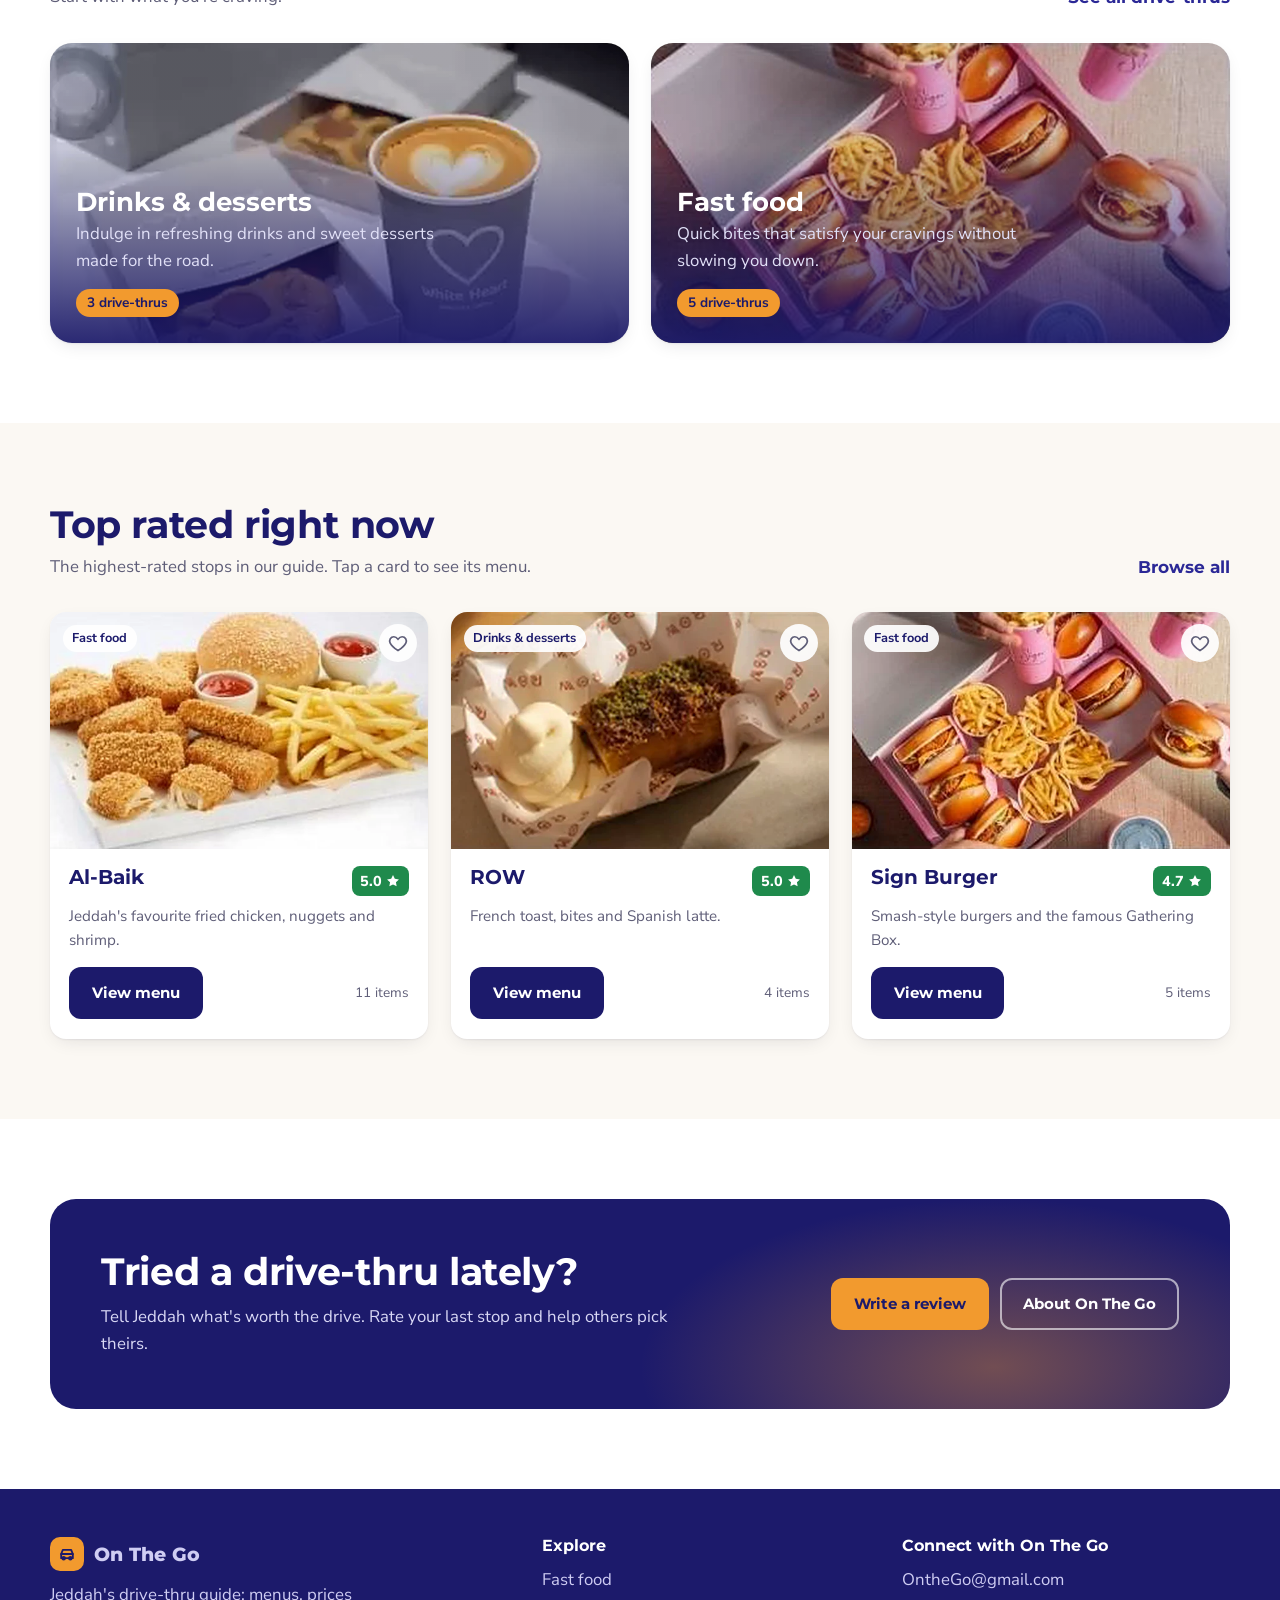
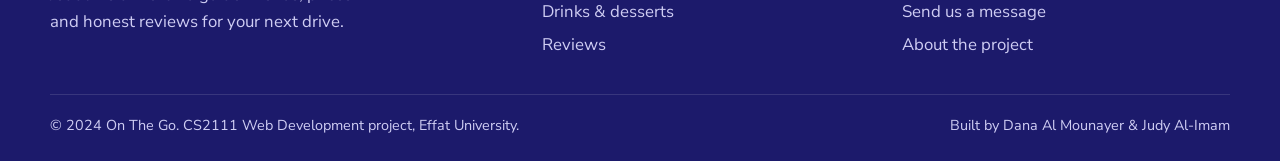
==== commit 18b8157c: "Update footer year, tech stack and README" ====
--- a/index.html
+++ b/index.html
@@ -135,7 +135,7 @@
           </div>
         </div>
         <div class="footer-bottom">
-          <span>© <span id="year">2026</span> On The Go. CS2111 Web Development project, Effat University.</span>
+          <span>© 2024 On The Go. CS2111 Web Development project, Effat University.</span>
           <span>Built by Dana Al Mounayer &amp; Judy Al-Imam</span>
         </div>
       </div>
